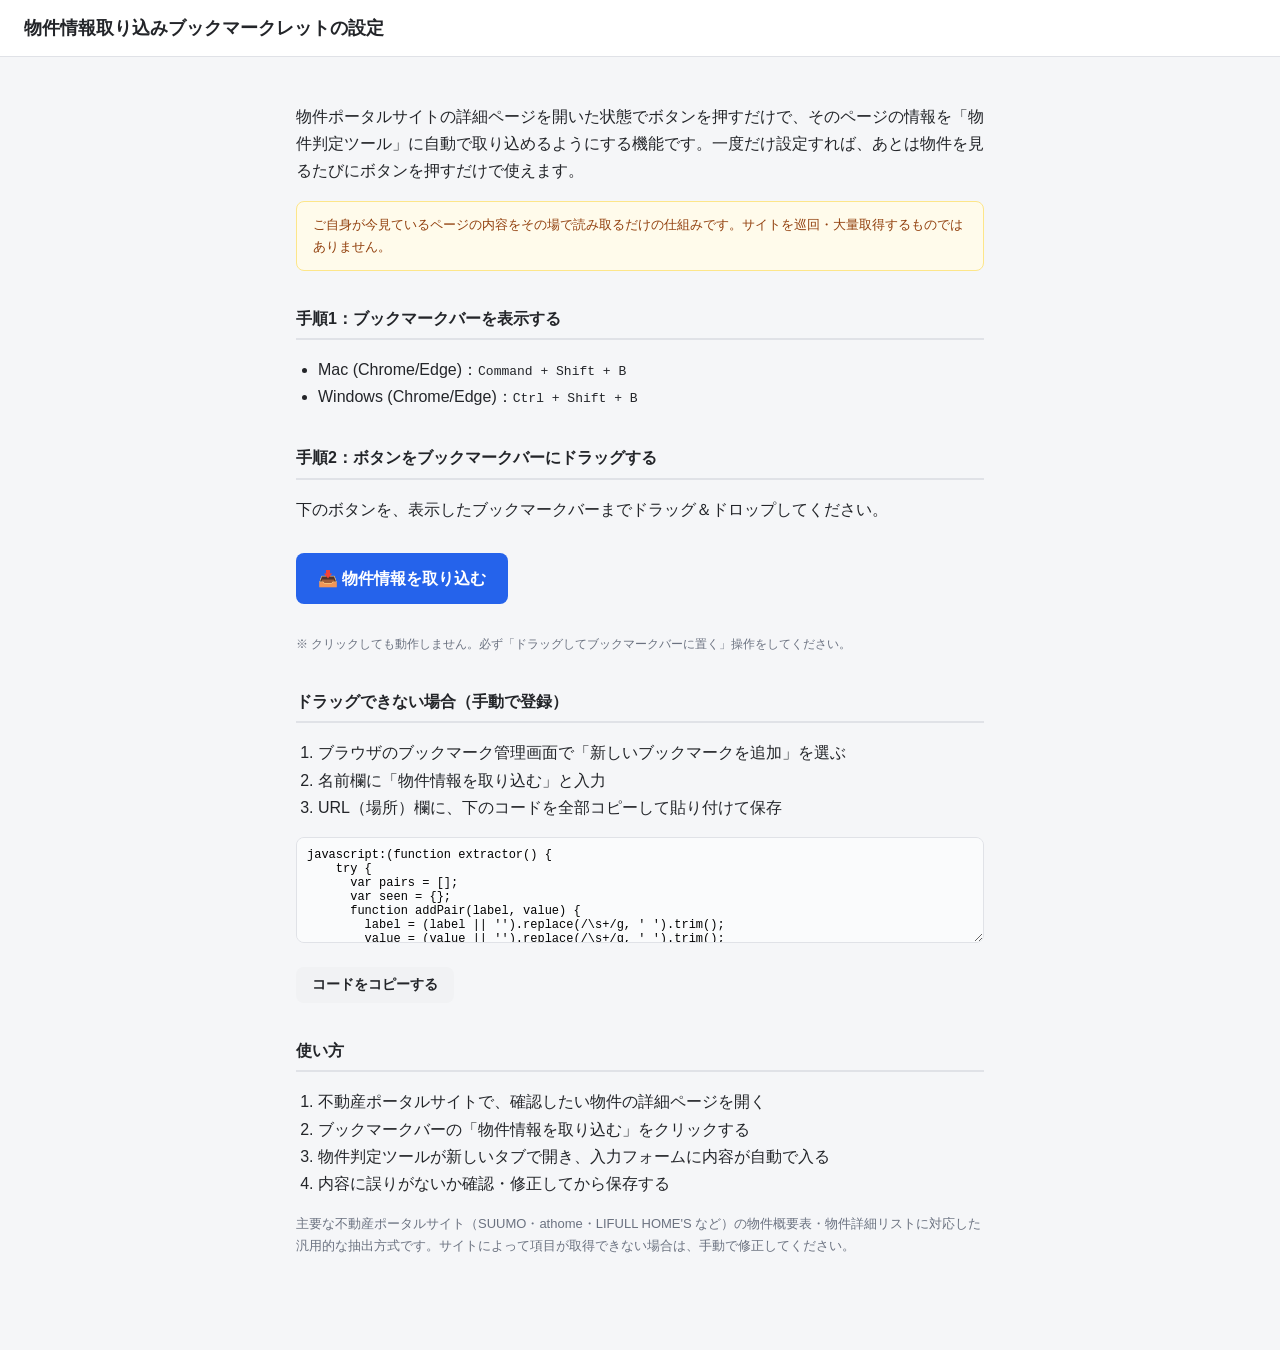
==== install.html @ ed20ab53 "Add property purchase judgement tool with bookmarklet import Static single-page app for checking zon" ====
<!DOCTYPE html>
<html lang="ja">
<head>
<meta charset="UTF-8">
<meta name="viewport" content="width=device-width, initial-scale=1.0">
<title>ブックマークレットの設定 - 物件判定ツール</title>
<link rel="stylesheet" href="style.css">
<style>
  .install-main { max-width: 720px; margin: 0 auto; padding: 30px 16px 80px; line-height: 1.7; }
  .install-main h1 { font-size: 20px; }
  .install-main h2 { font-size: 16px; margin-top: 34px; border-bottom: 2px solid var(--color-border); padding-bottom: 6px; }
  .install-main ol, .install-main ul { padding-left: 22px; }
  .bookmarklet-btn {
    display: inline-block;
    margin: 14px 0;
    padding: 12px 22px;
    background: var(--color-primary);
    color: #fff;
    font-weight: 700;
    border-radius: 8px;
    text-decoration: none;
    cursor: grab;
  }
  .bookmarklet-btn:hover { background: var(--color-primary-dark); }
  .code-box {
    width: 100%;
    box-sizing: border-box;
    font-family: monospace;
    font-size: 12px;
    padding: 10px;
    border: 1px solid var(--color-border);
    border-radius: 8px;
    background: #fafbfc;
  }
  .note {
    background: #fffbeb;
    border: 1px solid #fde68a;
    border-radius: 8px;
    padding: 12px 16px;
    font-size: 13px;
    color: #92400e;
  }
  .site-list { font-size: 13px; color: var(--color-muted); }
</style>
</head>
<body>

<header class="app-header">
  <h1>物件情報取り込みブックマークレットの設定</h1>
</header>

<main class="install-main">

  <p>物件ポータルサイトの詳細ページを開いた状態でボタンを押すだけで、そのページの情報を「物件判定ツール」に自動で取り込めるようにする機能です。一度だけ設定すれば、あとは物件を見るたびにボタンを押すだけで使えます。</p>

  <div class="note">
    ご自身が今見ているページの内容をその場で読み取るだけの仕組みです。サイトを巡回・大量取得するものではありません。
  </div>

  <h2>手順1：ブックマークバーを表示する</h2>
  <ul>
    <li>Mac (Chrome/Edge)：<code>Command + Shift + B</code></li>
    <li>Windows (Chrome/Edge)：<code>Ctrl + Shift + B</code></li>
  </ul>

  <h2>手順2：ボタンをブックマークバーにドラッグする</h2>
  <p>下のボタンを、表示したブックマークバーまでドラッグ＆ドロップしてください。</p>
  <p><a id="bookmarkletLink" class="bookmarklet-btn" href="#" onclick="return false;">📥 物件情報を取り込む</a></p>
  <p class="hint">※ クリックしても動作しません。必ず「ドラッグしてブックマークバーに置く」操作をしてください。</p>

  <h2>ドラッグできない場合（手動で登録）</h2>
  <ol>
    <li>ブラウザのブックマーク管理画面で「新しいブックマークを追加」を選ぶ</li>
    <li>名前欄に「物件情報を取り込む」と入力</li>
    <li>URL（場所）欄に、下のコードを全部コピーして貼り付けて保存</li>
  </ol>
  <textarea id="bookmarkletCode" class="code-box" rows="6" readonly></textarea>
  <p><button id="btnCopyCode" class="btn-secondary">コードをコピーする</button></p>

  <h2>使い方</h2>
  <ol>
    <li>不動産ポータルサイトで、確認したい物件の詳細ページを開く</li>
    <li>ブックマークバーの「物件情報を取り込む」をクリックする</li>
    <li>物件判定ツールが新しいタブで開き、入力フォームに内容が自動で入る</li>
    <li>内容に誤りがないか確認・修正してから保存する</li>
  </ol>
  <p class="site-list">主要な不動産ポータルサイト（SUUMO・athome・LIFULL HOME'S など）の物件概要表・物件詳細リストに対応した汎用的な抽出方式です。サイトによって項目が取得できない場合は、手動で修正してください。</p>

</main>

<script>
function buildBookmarkletSource(toolUrl) {
  function extractor() {
    try {
      var pairs = [];
      var seen = {};
      function addPair(label, value) {
        label = (label || '').replace(/\s+/g, ' ').trim();
        value = (value || '').replace(/\s+/g, ' ').trim();
        if (!label || !value) return;
        var key = label + '|' + value;
        if (seen[key]) return;
        seen[key] = true;
        pairs.push(label + '：' + value);
      }
      var trs = document.querySelectorAll('table tr');
      for (var i = 0; i < trs.length; i++) {
        var cells = trs[i].querySelectorAll('th,td');
        if (cells.length >= 2) {
          var values = [];
          for (var j = 1; j < cells.length; j++) values.push(cells[j].innerText);
          addPair(cells[0].innerText, values.join(' '));
        }
      }
      var dls = document.querySelectorAll('dl');
      for (var d = 0; d < dls.length; d++) {
        var dts = dls[d].querySelectorAll('dt');
        var dds = dls[d].querySelectorAll('dd');
        for (var k = 0; k < dts.length; k++) {
          if (dds[k]) addPair(dts[k].innerText, dds[k].innerText);
        }
      }
      var text = '取得元URL：' + location.href + '\n' + pairs.join('\n');
      if (navigator.clipboard && navigator.clipboard.writeText) {
        navigator.clipboard.writeText(text).catch(function () {});
      }
      var url = '__TOOL_URL__#prefill=' + encodeURIComponent(text);
      window.open(url, '_blank');
    } catch (e) {
      alert('物件情報の取得に失敗しました: ' + (e && e.message));
    }
  }
  var src = extractor.toString().replace('__TOOL_URL__', toolUrl);
  return 'javascript:(' + src + ')();';
}

(function () {
  var toolUrl = location.href.replace(/install\.html.*$/, 'index.html');
  var code = buildBookmarkletSource(toolUrl);
  document.getElementById('bookmarkletLink').setAttribute('href', code);
  document.getElementById('bookmarkletCode').value = code;
  document.getElementById('btnCopyCode').addEventListener('click', function () {
    navigator.clipboard.writeText(code).then(function () {
      this.textContent = 'コピーしました';
      setTimeout(() => { this.textContent = 'コードをコピーする'; }, 1500);
    }.bind(this));
  });
})();
</script>

</body>
</html>
---- style.css ----
:root {
  --color-bg: #f5f6f8;
  --color-surface: #ffffff;
  --color-border: #e0e2e7;
  --color-text: #232529;
  --color-muted: #6b7280;
  --color-primary: #2563eb;
  --color-primary-dark: #1d4ed8;
  --color-green: #16a34a;
  --color-green-bg: #dcfce7;
  --color-red: #dc2626;
  --color-red-bg: #fee2e2;
  --color-gray-bg: #f1f2f4;
  --radius: 10px;
}

* { box-sizing: border-box; }

body {
  margin: 0;
  font-family: -apple-system, BlinkMacSystemFont, "Hiragino Kaku Gothic ProN", "Yu Gothic", sans-serif;
  background: var(--color-bg);
  color: var(--color-text);
}

.app-header {
  background: var(--color-surface);
  padding: 16px 24px;
  border-bottom: 1px solid var(--color-border);
  display: flex;
  flex-wrap: wrap;
  align-items: center;
  justify-content: space-between;
  gap: 12px;
}

.app-header h1 {
  font-size: 18px;
  margin: 0;
}

.global-settings {
  display: flex;
  align-items: center;
  gap: 10px;
  font-size: 13px;
  color: var(--color-muted);
}

.global-settings label {
  display: flex;
  align-items: center;
  gap: 6px;
  color: var(--color-text);
  font-weight: 600;
}

.global-settings input {
  width: 64px;
  padding: 4px 6px;
  border: 1px solid var(--color-border);
  border-radius: 6px;
}

.install-link {
  color: var(--color-primary);
  text-decoration: none;
  font-weight: 600;
  white-space: nowrap;
}
.install-link:hover { text-decoration: underline; }

main {
  max-width: 960px;
  margin: 0 auto;
  padding: 20px 16px 60px;
}

.toolbar {
  margin-bottom: 16px;
  display: flex;
  justify-content: flex-end;
}

.btn-primary, .btn-secondary {
  border: none;
  border-radius: 8px;
  padding: 9px 16px;
  font-size: 14px;
  cursor: pointer;
  font-weight: 600;
}

.btn-primary {
  background: var(--color-primary);
  color: #fff;
}
.btn-primary:hover { background: var(--color-primary-dark); }

.btn-secondary {
  background: var(--color-gray-bg);
  color: var(--color-text);
}
.btn-secondary:hover { background: #e5e7eb; }

.btn-small { padding: 5px 10px; font-size: 12px; }

.btn-danger {
  background: none;
  border: none;
  color: var(--color-red);
  cursor: pointer;
  font-size: 13px;
}

.property-list {
  display: flex;
  flex-direction: column;
  gap: 14px;
}

.property-card {
  background: var(--color-surface);
  border: 1px solid var(--color-border);
  border-radius: var(--radius);
  overflow: hidden;
}

.card-summary {
  display: flex;
  align-items: center;
  justify-content: space-between;
  padding: 14px 18px;
  cursor: pointer;
  gap: 12px;
  flex-wrap: wrap;
}

.card-summary-main {
  display: flex;
  flex-direction: column;
  gap: 4px;
  min-width: 200px;
}

.card-title { font-weight: 700; font-size: 15px; }
.card-sub { font-size: 12px; color: var(--color-muted); }

.card-summary-metrics {
  display: flex;
  gap: 18px;
  align-items: center;
  flex-wrap: wrap;
}

.metric { text-align: center; }
.metric .value { font-size: 16px; font-weight: 700; }
.metric .label { font-size: 11px; color: var(--color-muted); }

.badge {
  display: inline-block;
  padding: 3px 10px;
  border-radius: 999px;
  font-size: 12px;
  font-weight: 700;
  white-space: nowrap;
}
.badge-ok { background: var(--color-green-bg); color: var(--color-green); }
.badge-ng { background: var(--color-red-bg); color: var(--color-red); }
.badge-warn { background: #fef3c7; color: #b45309; }
.badge-muted { background: var(--color-gray-bg); color: var(--color-muted); }

.card-actions {
  display: flex;
  gap: 8px;
}

.card-detail {
  border-top: 1px solid var(--color-border);
  padding: 18px;
  background: #fafbfc;
  display: none;
}
.card-detail.open { display: block; }

.detail-section {
  margin-bottom: 22px;
}
.detail-section:last-child { margin-bottom: 0; }

.detail-section h3 {
  font-size: 14px;
  margin: 0 0 10px;
  padding-bottom: 6px;
  border-bottom: 2px solid var(--color-border);
}

.kv-grid {
  display: grid;
  grid-template-columns: repeat(auto-fill, minmax(200px, 1fr));
  gap: 8px 16px;
  font-size: 13px;
}
.kv-grid div { display: flex; justify-content: space-between; gap: 8px; border-bottom: 1px dashed var(--color-border); padding: 3px 0; }
.kv-grid .k { color: var(--color-muted); }
.kv-grid .v { font-weight: 600; }

.reason-list {
  margin: 6px 0 0;
  padding-left: 18px;
  font-size: 13px;
  color: var(--color-red);
}

table.data-table, table.comp-table {
  width: 100%;
  border-collapse: collapse;
  font-size: 13px;
}
table.data-table th, table.data-table td,
table.comp-table th, table.comp-table td {
  border: 1px solid var(--color-border);
  padding: 6px 8px;
  text-align: right;
}
table.data-table th:first-child, table.data-table td:first-child,
table.comp-table th:first-child, table.comp-table td:first-child {
  text-align: left;
}
table.data-table th { background: var(--color-gray-bg); }
table.comp-table th { background: var(--color-gray-bg); }
table.comp-table input {
  width: 100%;
  border: 1px solid var(--color-border);
  border-radius: 6px;
  padding: 4px 6px;
  text-align: right;
}
table.comp-table td:first-child input { text-align: left; }

.toggle-link {
  color: var(--color-primary);
  cursor: pointer;
  font-size: 13px;
  text-decoration: underline;
}

.empty-state {
  text-align: center;
  color: var(--color-muted);
  padding: 60px 20px;
  font-size: 14px;
}

/* modal */
.overlay {
  position: fixed;
  inset: 0;
  background: rgba(0,0,0,0.45);
  display: flex;
  align-items: flex-start;
  justify-content: center;
  overflow-y: auto;
  padding: 30px 16px;
  z-index: 50;
}
.overlay.hidden { display: none; }

.modal {
  background: #fff;
  border-radius: 12px;
  padding: 24px;
  width: 100%;
  max-width: 760px;
}
.modal h2 { margin-top: 0; font-size: 18px; }

.form-block { margin-bottom: 18px; }
.form-block label { display: block; font-size: 13px; font-weight: 600; margin-bottom: 6px; }
.form-block textarea {
  width: 100%;
  border: 1px solid var(--color-border);
  border-radius: 8px;
  padding: 10px;
  font-size: 13px;
  font-family: inherit;
  resize: vertical;
  margin-bottom: 8px;
}
.form-block .hint { font-size: 12px; color: var(--color-muted); margin: 6px 0 0; }

.form-grid {
  display: grid;
  grid-template-columns: repeat(auto-fill, minmax(220px, 1fr));
  gap: 12px 16px;
  margin-bottom: 18px;
}
.form-grid label { font-size: 12px; font-weight: 600; color: var(--color-muted); display: flex; flex-direction: column; gap: 4px; }
.form-grid input {
  border: 1px solid var(--color-border);
  border-radius: 6px;
  padding: 7px 8px;
  font-size: 13px;
  font-weight: 400;
  color: var(--color-text);
}

.form-actions {
  display: flex;
  justify-content: flex-end;
  gap: 10px;
}

.hint { font-size: 12px; color: var(--color-muted); }

.year-table-wrap { overflow-x: auto; }
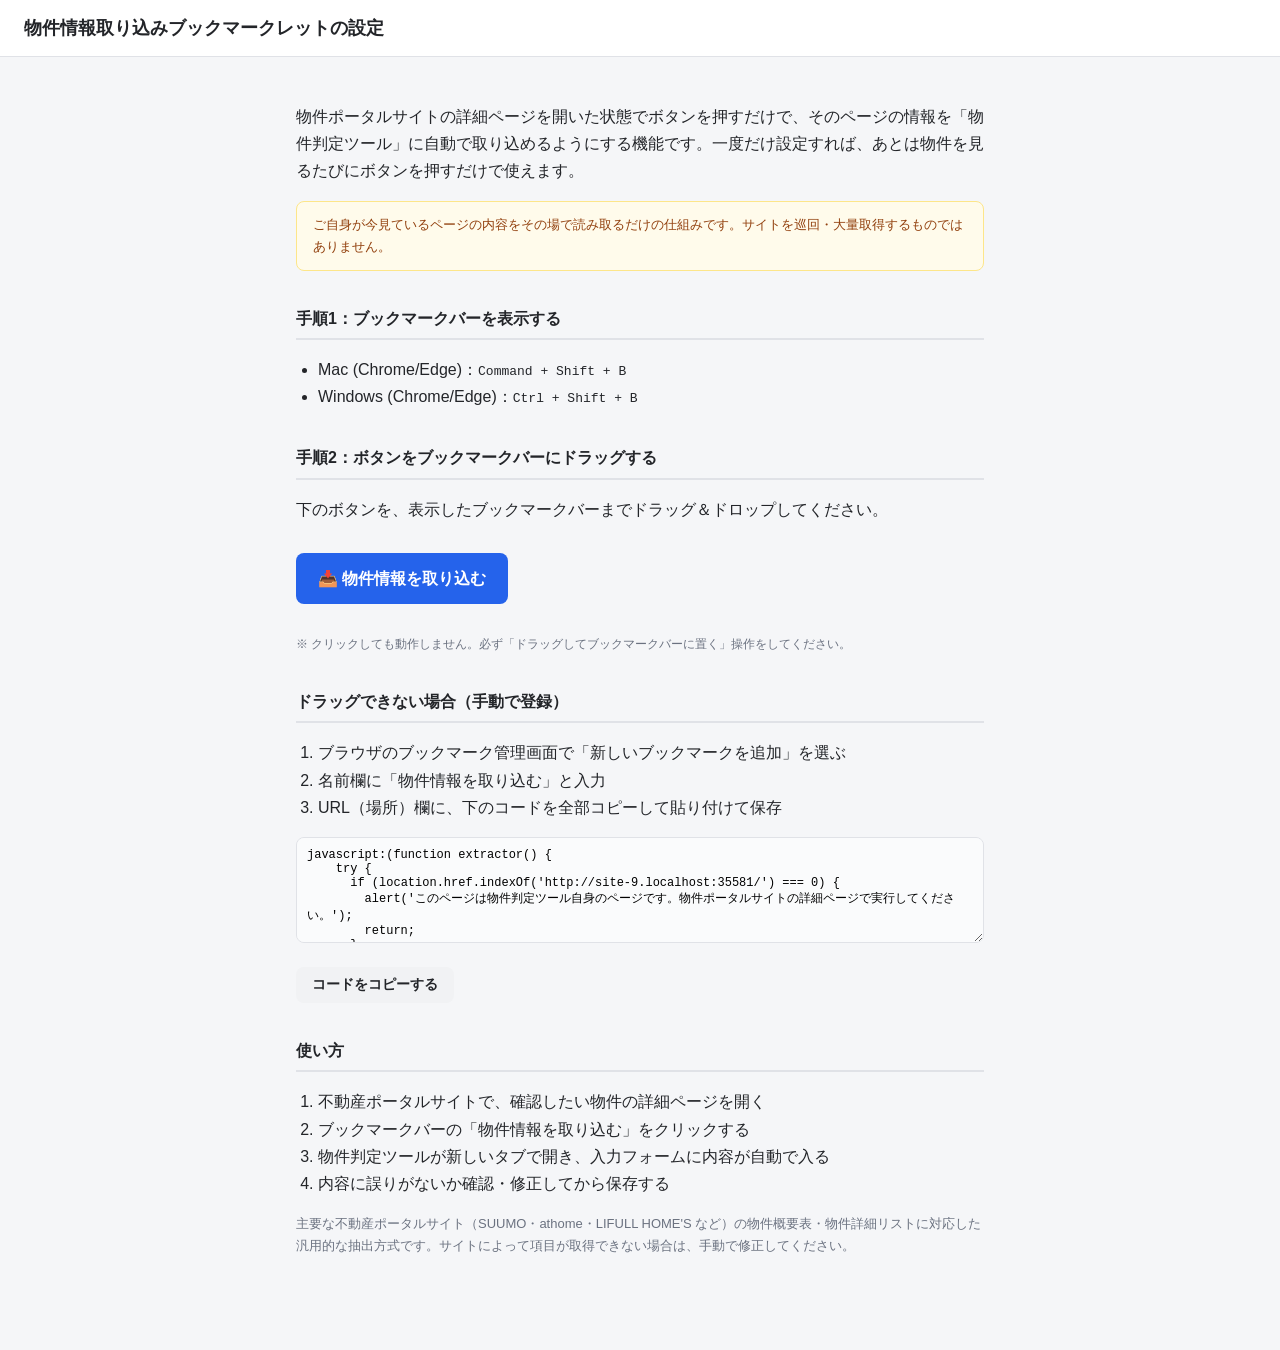
==== commit 08bcd7a3: "Guard bookmarklet against running on the tools own pages or pages with no data" ====
--- a/install.html
+++ b/install.html
@@ -89,9 +89,13 @@
 </main>
 
 <script>
-function buildBookmarkletSource(toolUrl) {
+function buildBookmarkletSource(toolUrl, toolOrigin) {
   function extractor() {
     try {
+      if (location.href.indexOf('__TOOL_ORIGIN__') === 0) {
+        alert('このページは物件判定ツール自身のページです。物件ポータルサイトの詳細ページで実行してください。');
+        return;
+      }
       var pairs = [];
       var seen = {};
       function addPair(label, value) {
@@ -120,6 +124,10 @@
           if (dds[k]) addPair(dts[k].innerText, dds[k].innerText);
         }
       }
+      if (pairs.length === 0) {
+        alert('このページから物件情報らしき項目を検出できませんでした。物件の詳細ページ(価格・面積などの表がある画面)で実行してください。');
+        return;
+      }
       var text = '取得元URL：' + location.href + '\n' + pairs.join('\n');
       if (navigator.clipboard && navigator.clipboard.writeText) {
         navigator.clipboard.writeText(text).catch(function () {});
@@ -130,13 +138,14 @@
       alert('物件情報の取得に失敗しました: ' + (e && e.message));
     }
   }
-  var src = extractor.toString().replace('__TOOL_URL__', toolUrl);
+  var src = extractor.toString().replace('__TOOL_ORIGIN__', toolOrigin).replace('__TOOL_URL__', toolUrl);
   return 'javascript:(' + src + ')();';
 }
 
 (function () {
   var toolUrl = location.href.replace(/install\.html.*$/, 'index.html');
-  var code = buildBookmarkletSource(toolUrl);
+  var toolOrigin = location.origin + location.pathname.replace(/install\.html.*$/, '');
+  var code = buildBookmarkletSource(toolUrl, toolOrigin);
   document.getElementById('bookmarkletLink').setAttribute('href', code);
   document.getElementById('bookmarkletCode').value = code;
   document.getElementById('btnCopyCode').addEventListener('click', function () {
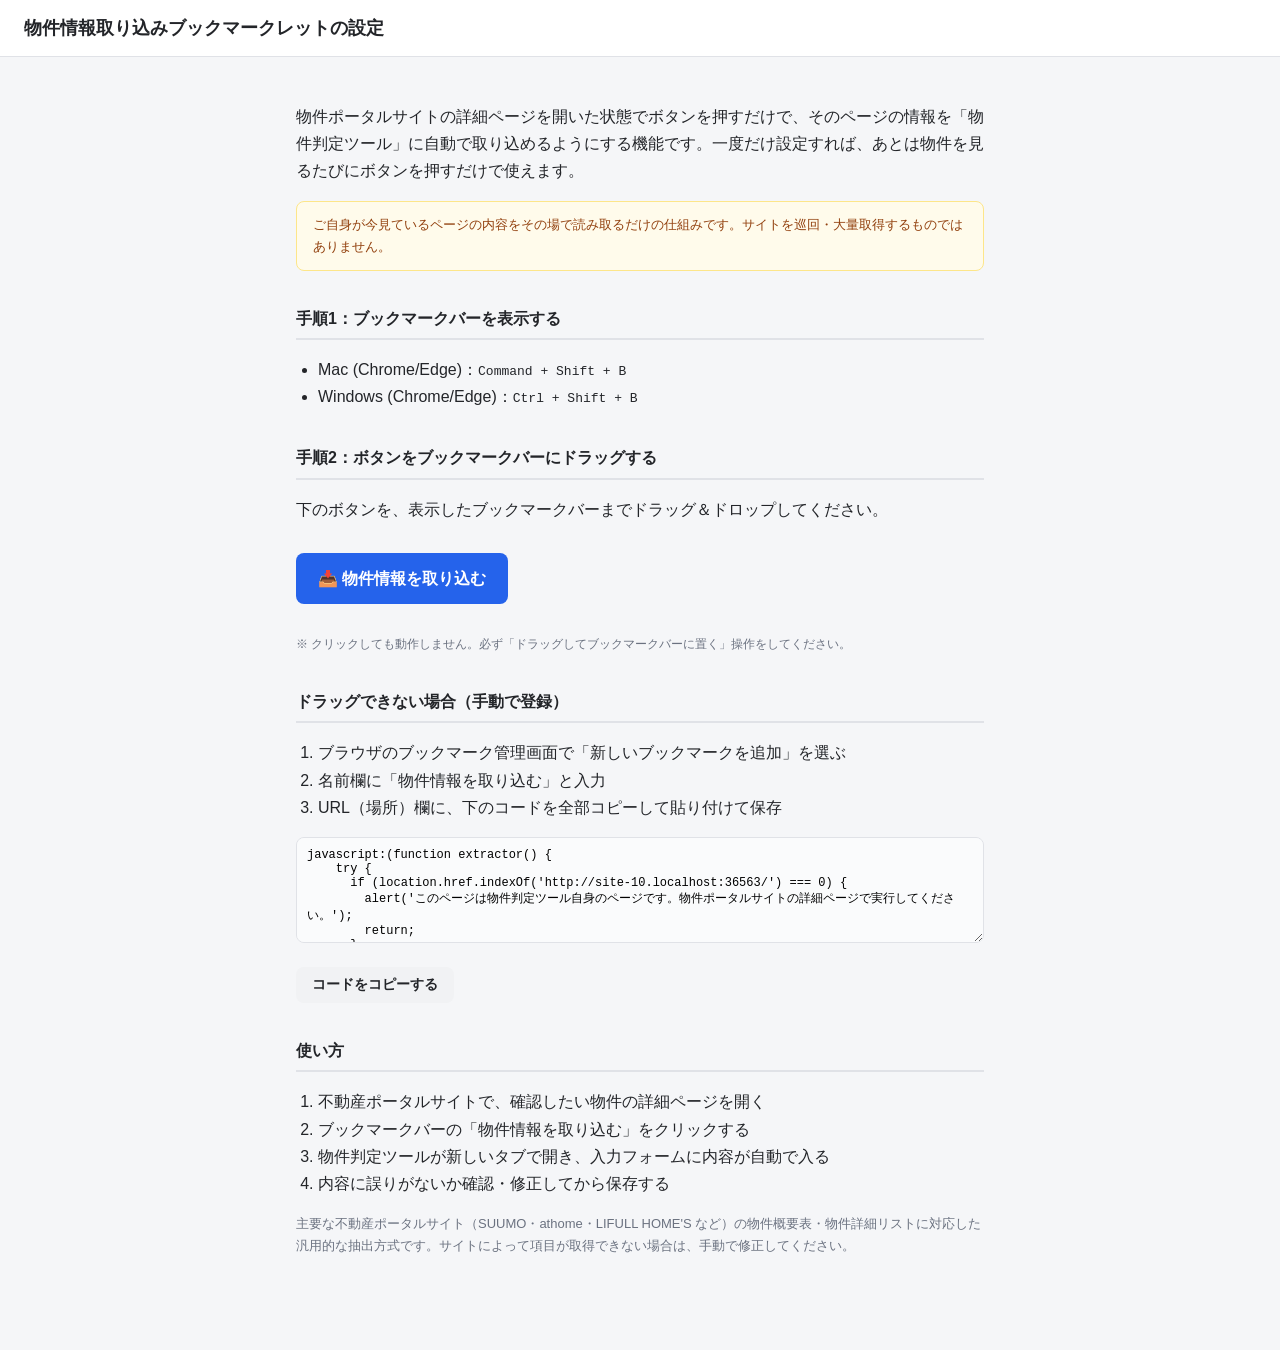
==== commit a98fc0e2: "Support Nifty/Homes: parse full-width %, body text, price fallback - Parse full-width ％ and full-wid" ====
--- a/install.html
+++ b/install.html
@@ -124,11 +124,24 @@
           if (dds[k]) addPair(dts[k].innerText, dds[k].innerText);
         }
       }
-      if (pairs.length === 0) {
-        alert('このページから物件情報らしき項目を検出できませんでした。物件の詳細ページ(価格・面積などの表がある画面)で実行してください。');
+      // 表やdlで拾えないサイト(ニフティ等)向けに、本文テキストも取得しておく
+      function pickMainText() {
+        var sels = ['main', 'article', '[role=main]', '#main', '#contents', '#detail', '.detail', '.main'];
+        var best = document.body, bestLen = (document.body.innerText || '').length;
+        for (var s = 0; s < sels.length; s++) {
+          var el = document.querySelector(sels[s]);
+          if (el) { var t = (el.innerText || ''); if (t.length > 200 && t.length < bestLen) { best = el; bestLen = t.length; } }
+        }
+        return (best.innerText || '').replace(/[ \t]+/g, ' ').replace(/\n{2,}/g, '\n').slice(0, 15000);
+      }
+      var bodyText = pickMainText();
+      var text = '取得元URL：' + location.href + '\n'
+        + (pairs.length ? pairs.join('\n') + '\n----（ページ本文）----\n' : '')
+        + bodyText;
+      if (!/価格|面積|建ぺい|建蔽|容積|㎡|m²/.test(text)) {
+        alert('このページから物件情報らしき項目を検出できませんでした。物件の詳細ページ(価格・面積などが載っている画面)で実行してください。');
         return;
       }
-      var text = '取得元URL：' + location.href + '\n' + pairs.join('\n');
       if (navigator.clipboard && navigator.clipboard.writeText) {
         navigator.clipboard.writeText(text).catch(function () {});
       }
--- a/style.css
+++ b/style.css
@@ -296,13 +296,26 @@
   margin-bottom: 18px;
 }
 .form-grid label { font-size: 12px; font-weight: 600; color: var(--color-muted); display: flex; flex-direction: column; gap: 4px; }
-.form-grid input {
+.form-grid .checkbox-field {
+  flex-direction: row;
+  align-items: center;
+  gap: 8px;
+  color: var(--color-text);
+  font-weight: 600;
+}
+.form-grid .checkbox-field input {
+  width: auto;
+}
+
+.form-grid input,
+.form-grid select {
   border: 1px solid var(--color-border);
   border-radius: 6px;
   padding: 7px 8px;
   font-size: 13px;
   font-weight: 400;
   color: var(--color-text);
+  background: #fff;
 }
 
 .form-actions {
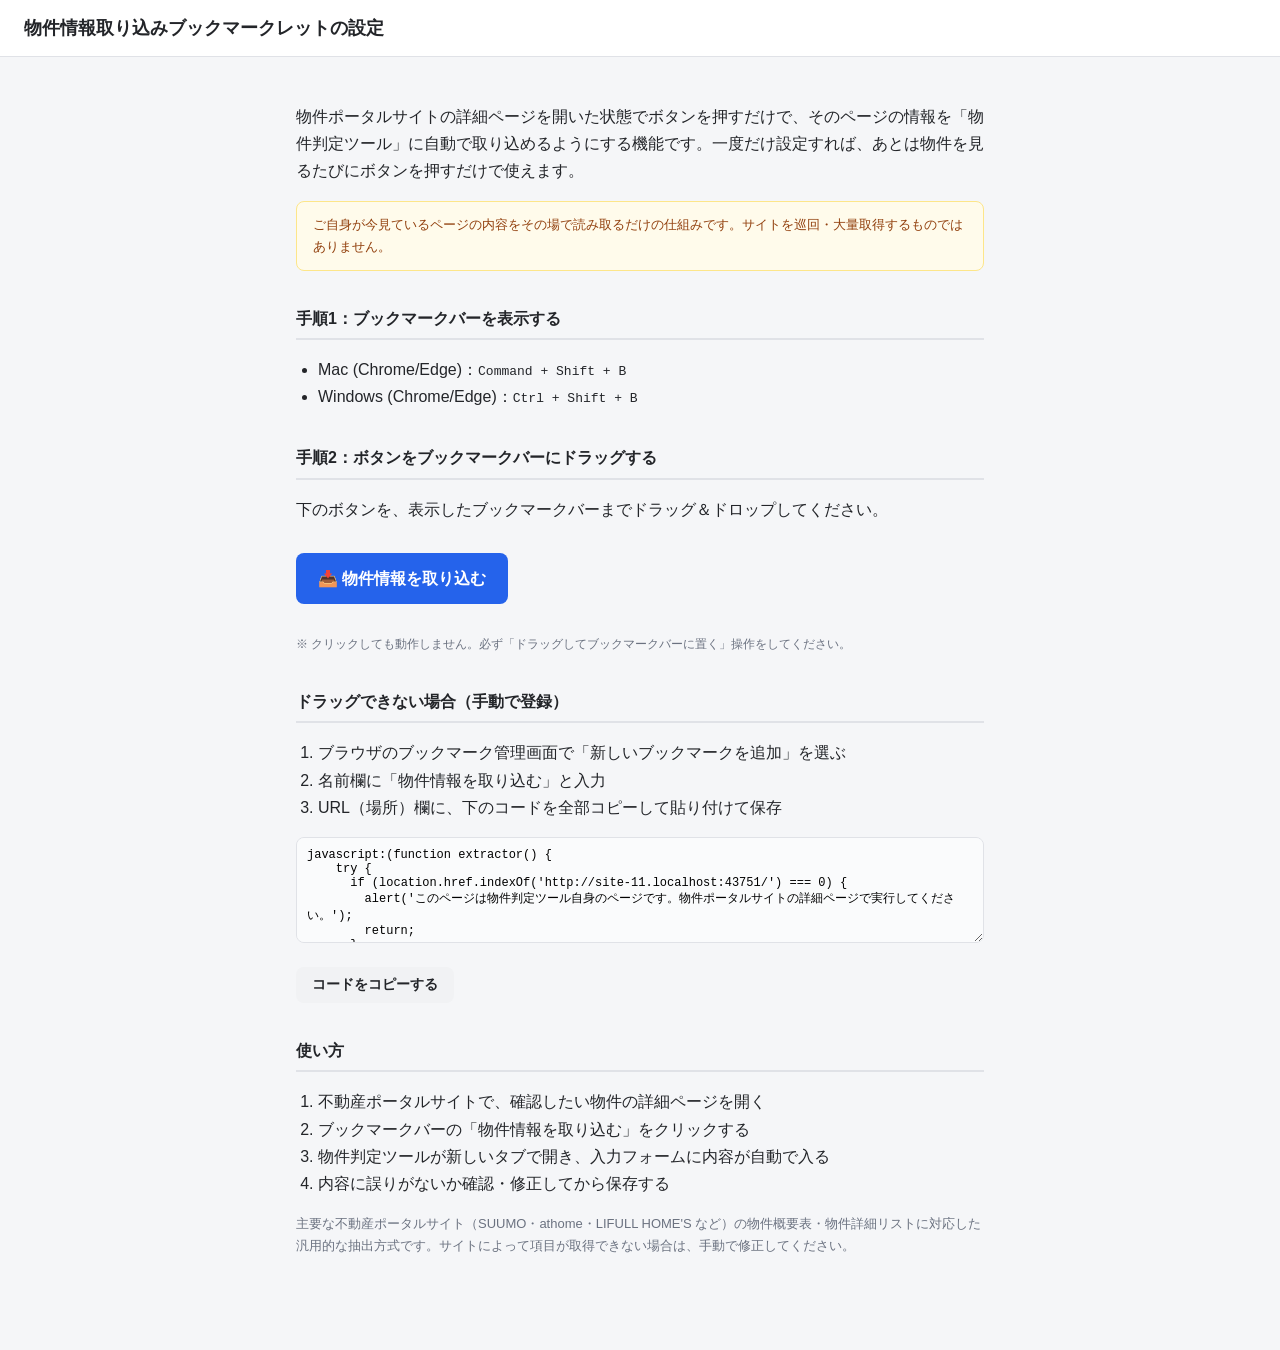
==== commit e5a47913: "Make bookmarklet robust: anchor-click instead of window.open window.open is frequently popup-blocked" ====
--- a/install.html
+++ b/install.html
@@ -124,7 +124,7 @@
           if (dds[k]) addPair(dts[k].innerText, dds[k].innerText);
         }
       }
-      // 表やdlで拾えないサイト(ニフティ等)向けに、本文テキストも取得しておく
+      /* 表やdlで拾えないサイト(ニフティ等)向けに、本文テキストも取得しておく */
       function pickMainText() {
         var sels = ['main', 'article', '[role=main]', '#main', '#contents', '#detail', '.detail', '.main'];
         var best = document.body, bestLen = (document.body.innerText || '').length;
@@ -146,7 +146,14 @@
         navigator.clipboard.writeText(text).catch(function () {});
       }
       var url = '__TOOL_URL__#prefill=' + encodeURIComponent(text);
-      window.open(url, '_blank');
+      /* ポップアップブロックを避けるため、アンカーのクリックで新しいタブを開く */
+      var a = document.createElement('a');
+      a.href = url;
+      a.target = '_blank';
+      a.rel = 'noopener';
+      document.body.appendChild(a);
+      a.click();
+      a.remove();
     } catch (e) {
       alert('物件情報の取得に失敗しました: ' + (e && e.message));
     }
